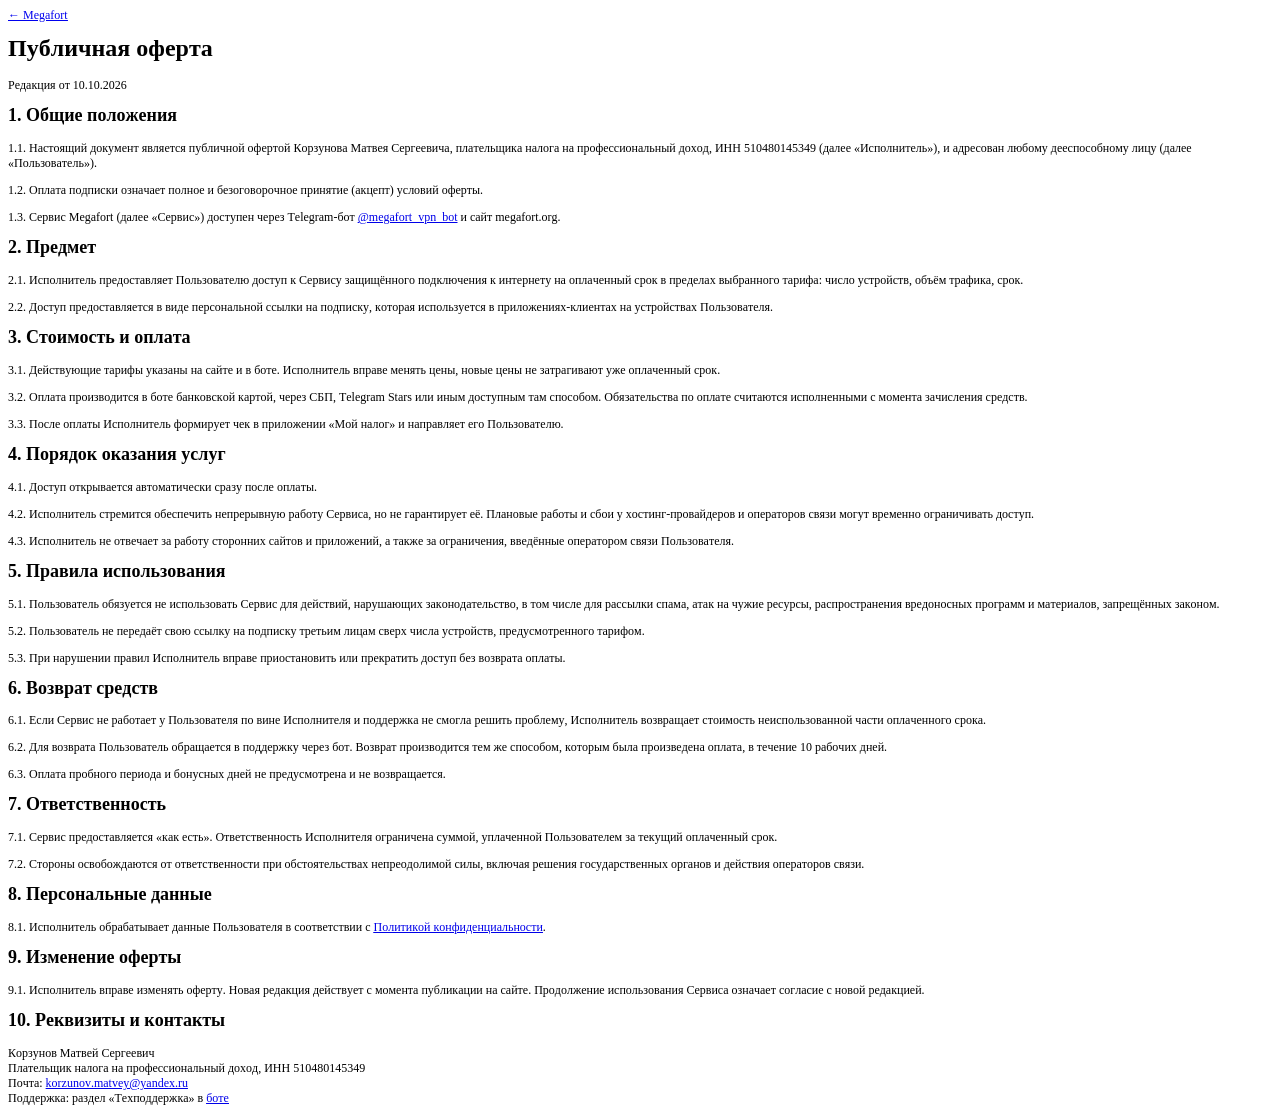
==== offer.html @ f70ef9cf "first commit" ====
<!DOCTYPE html PUBLIC "-//W3C//DTD HTML 4.01//EN" "http://www.w3.org/TR/html4/strict.dtd">
<html>
<head>
  <meta http-equiv="Content-Type" content="text/html; charset=utf-8">
  <meta http-equiv="Content-Style-Type" content="text/css">
  <title></title>
  <meta name="Generator" content="Cocoa HTML Writer">
  <meta name="CocoaVersion" content="2685.7">
  <style type="text/css">
    p.p1 {margin: 0.0px 0.0px 12.0px 0.0px; font: 12.0px Times; color: #0000e9; -webkit-text-stroke: #0000e9}
    p.p3 {margin: 0.0px 0.0px 12.0px 0.0px; font: 12.0px Times; -webkit-text-stroke: #000000}
    span.s1 {font: 12.0px 'Times New Roman'; text-decoration: underline ; font-kerning: none}
    span.s2 {font: 12.0px Times; text-decoration: underline ; font-kerning: none}
    span.s3 {font-kerning: none}
    span.s4 {font: 12.0px Times; text-decoration: underline ; font-kerning: none; color: #0000e9; -webkit-text-stroke: 0px #0000e9}
    span.s5 {text-decoration: underline ; font-kerning: none; color: #0000e9; -webkit-text-stroke: 0px #0000e9}
  </style>
</head>
<body>
<p class="p1"><span class="s1"><a href="file:///Users/mwh4t/Downloads/megafort-site/index.html">←<span class="s2"> Megafort</span></a></span></p>
<h1 style="margin: 0.0px 0.0px 16.1px 0.0px; font: 24.0px Times; -webkit-text-stroke: #000000"><span class="s3"><b>Публичная оферта</b></span></h1>
<p class="p3"><span class="s3">Редакция от 10.10.2026</span></p>
<h2 style="margin: 0.0px 0.0px 14.9px 0.0px; font: 18.0px Times; -webkit-text-stroke: #000000"><span class="s3"><b>1. Общие положения</b></span></h2>
<p class="p3"><span class="s3">1.1. Настоящий документ является публичной офертой Корзунова Матвея Сергеевича, плательщика налога на профессиональный доход, ИНН 510480145349 (далее «Исполнитель»), и адресован любому дееспособному лицу (далее «Пользователь»).</span></p>
<p class="p3"><span class="s3">1.2. Оплата подписки означает полное и безоговорочное принятие (акцепт) условий оферты.</span></p>
<p class="p3"><span class="s3">1.3. Сервис Megafort (далее «Сервис») доступен через Telegram-бот <a href="https://t.me/%D0%98%D0%9C%D0%AF_%D0%91%D0%9E%D0%A2%D0%90"><span class="s4">@</span></a></span><span class="s5">megafort_vpn_bot</span><span class="s3"> и сайт megafort.org.</span></p>
<h2 style="margin: 0.0px 0.0px 14.9px 0.0px; font: 18.0px Times; -webkit-text-stroke: #000000"><span class="s3"><b>2. Предмет</b></span></h2>
<p class="p3"><span class="s3">2.1. Исполнитель предоставляет Пользователю доступ к Сервису защищённого подключения к интернету на оплаченный срок в пределах выбранного тарифа: число устройств, объём трафика, срок.</span></p>
<p class="p3"><span class="s3">2.2. Доступ предоставляется в виде персональной ссылки на подписку, которая используется в приложениях-клиентах на устройствах Пользователя.</span></p>
<h2 style="margin: 0.0px 0.0px 14.9px 0.0px; font: 18.0px Times; -webkit-text-stroke: #000000"><span class="s3"><b>3. Стоимость и оплата</b></span></h2>
<p class="p3"><span class="s3">3.1. Действующие тарифы указаны на сайте и в боте. Исполнитель вправе менять цены, новые цены не затрагивают уже оплаченный срок.</span></p>
<p class="p3"><span class="s3">3.2. Оплата производится в боте банковской картой, через СБП, Telegram Stars или иным доступным там способом. Обязательства по оплате считаются исполненными с момента зачисления средств.</span></p>
<p class="p3"><span class="s3">3.3. После оплаты Исполнитель формирует чек в приложении «Мой налог» и направляет его Пользователю.</span></p>
<h2 style="margin: 0.0px 0.0px 14.9px 0.0px; font: 18.0px Times; -webkit-text-stroke: #000000"><span class="s3"><b>4. Порядок оказания услуг</b></span></h2>
<p class="p3"><span class="s3">4.1. Доступ открывается автоматически сразу после оплаты.</span></p>
<p class="p3"><span class="s3">4.2. Исполнитель стремится обеспечить непрерывную работу Сервиса, но не гарантирует её. Плановые работы и сбои у хостинг-провайдеров и операторов связи могут временно ограничивать доступ.</span></p>
<p class="p3"><span class="s3">4.3. Исполнитель не отвечает за работу сторонних сайтов и приложений, а также за ограничения, введённые оператором связи Пользователя.</span></p>
<h2 style="margin: 0.0px 0.0px 14.9px 0.0px; font: 18.0px Times; -webkit-text-stroke: #000000"><span class="s3"><b>5. Правила использования</b></span></h2>
<p class="p3"><span class="s3">5.1. Пользователь обязуется не использовать Сервис для действий, нарушающих законодательство, в том числе для рассылки спама, атак на чужие ресурсы, распространения вредоносных программ и материалов, запрещённых законом.</span></p>
<p class="p3"><span class="s3">5.2. Пользователь не передаёт свою ссылку на подписку третьим лицам сверх числа устройств, предусмотренного тарифом.</span></p>
<p class="p3"><span class="s3">5.3. При нарушении правил Исполнитель вправе приостановить или прекратить доступ без возврата оплаты.</span></p>
<h2 style="margin: 0.0px 0.0px 14.9px 0.0px; font: 18.0px Times; -webkit-text-stroke: #000000"><span class="s3"><b>6. Возврат средств</b></span></h2>
<p class="p3"><span class="s3">6.1. Если Сервис не работает у Пользователя по вине Исполнителя и поддержка не смогла решить проблему, Исполнитель возвращает стоимость неиспользованной части оплаченного срока.</span></p>
<p class="p3"><span class="s3">6.2. Для возврата Пользователь обращается в поддержку через бот. Возврат производится тем же способом, которым была произведена оплата, в течение 10 рабочих дней.</span></p>
<p class="p3"><span class="s3">6.3. Оплата пробного периода и бонусных дней не предусмотрена и не возвращается.</span></p>
<h2 style="margin: 0.0px 0.0px 14.9px 0.0px; font: 18.0px Times; -webkit-text-stroke: #000000"><span class="s3"><b>7. Ответственность</b></span></h2>
<p class="p3"><span class="s3">7.1. Сервис предоставляется «как есть». Ответственность Исполнителя ограничена суммой, уплаченной Пользователем за текущий оплаченный срок.</span></p>
<p class="p3"><span class="s3">7.2. Стороны освобождаются от ответственности при обстоятельствах непреодолимой силы, включая решения государственных органов и действия операторов связи.</span></p>
<h2 style="margin: 0.0px 0.0px 14.9px 0.0px; font: 18.0px Times; -webkit-text-stroke: #000000"><span class="s3"><b>8. Персональные данные</b></span></h2>
<p class="p3"><span class="s3">8.1. Исполнитель обрабатывает данные Пользователя в соответствии с <a href="file:///Users/mwh4t/Downloads/megafort-site/privacy.html"><span class="s4">Политикой конфиденциальности</span></a>.</span></p>
<h2 style="margin: 0.0px 0.0px 14.9px 0.0px; font: 18.0px Times; -webkit-text-stroke: #000000"><span class="s3"><b>9. Изменение оферты</b></span></h2>
<p class="p3"><span class="s3">9.1. Исполнитель вправе изменять оферту. Новая редакция действует с момента публикации на сайте. Продолжение использования Сервиса означает согласие с новой редакцией.</span></p>
<h2 style="margin: 0.0px 0.0px 14.9px 0.0px; font: 18.0px Times; -webkit-text-stroke: #000000"><span class="s3"><b>10. Реквизиты и контакты</b></span></h2>
<p class="p3"><span class="s3">Корзунов Матвей Сергеевич<br>
Плательщик налога на профессиональный доход, ИНН 510480145349<br>
Почта: </span><span class="s5">korzunov.matvey@yandex.ru</span><span class="s3"><br>
Поддержка: раздел «Техподдержка» в <a href="https://t.me/%D0%98%D0%9C%D0%AF_%D0%91%D0%9E%D0%A2%D0%90"><span class="s4">боте</span></a></span></p>
</body>
</html>
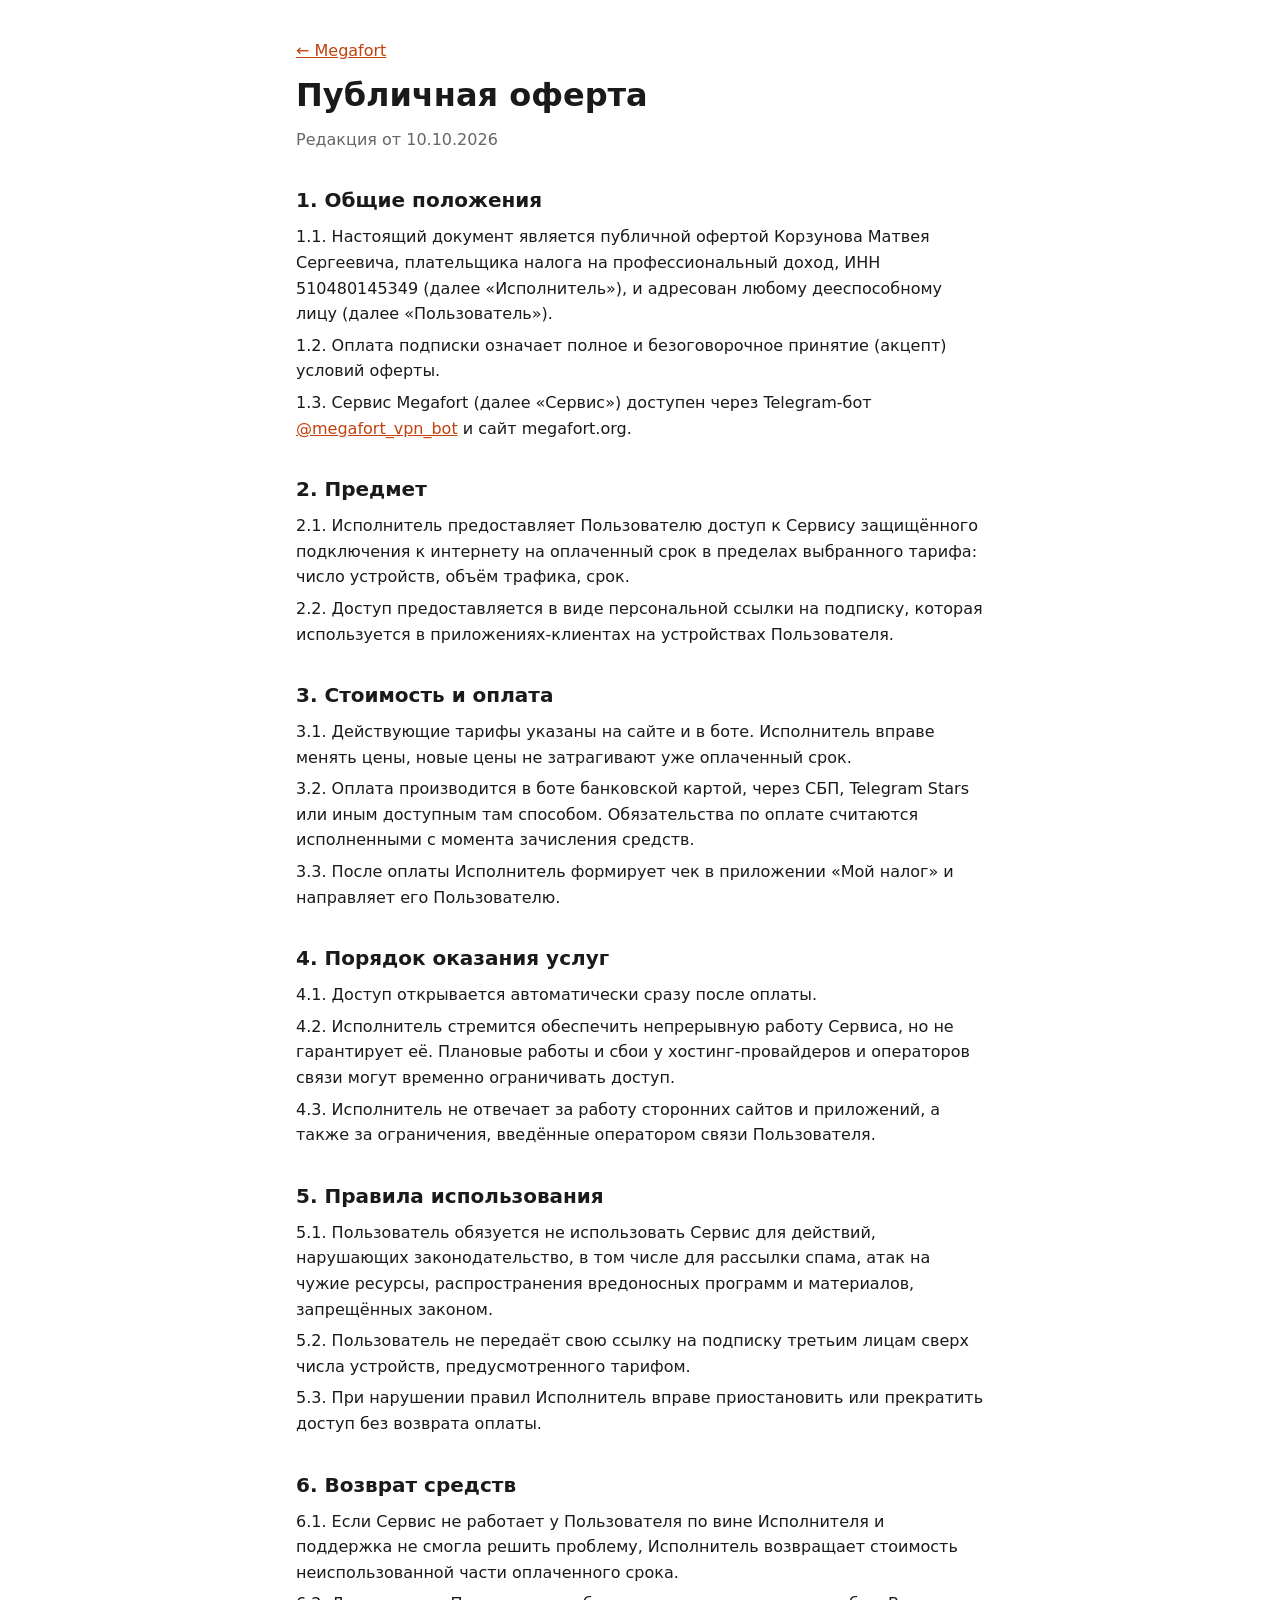
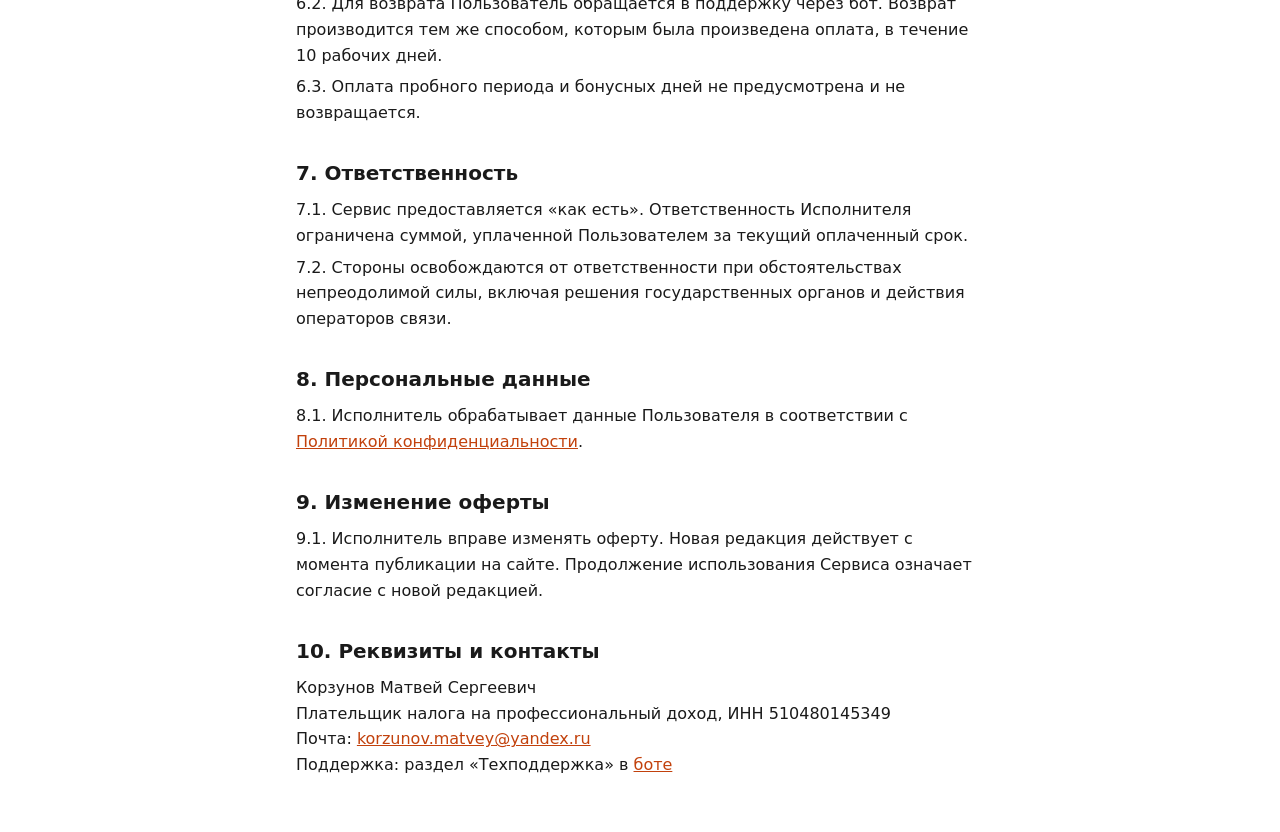
==== commit 575b4c14: "problems after TextEdit are fixed" ====
--- a/offer.html
+++ b/offer.html
@@ -1,59 +1,61 @@
-<!DOCTYPE html PUBLIC "-//W3C//DTD HTML 4.01//EN" "http://www.w3.org/TR/html4/strict.dtd">
-<html>
+<!doctype html>
+<html lang="ru">
 <head>
-  <meta http-equiv="Content-Type" content="text/html; charset=utf-8">
-  <meta http-equiv="Content-Style-Type" content="text/css">
-  <title></title>
-  <meta name="Generator" content="Cocoa HTML Writer">
-  <meta name="CocoaVersion" content="2685.7">
-  <style type="text/css">
-    p.p1 {margin: 0.0px 0.0px 12.0px 0.0px; font: 12.0px Times; color: #0000e9; -webkit-text-stroke: #0000e9}
-    p.p3 {margin: 0.0px 0.0px 12.0px 0.0px; font: 12.0px Times; -webkit-text-stroke: #000000}
-    span.s1 {font: 12.0px 'Times New Roman'; text-decoration: underline ; font-kerning: none}
-    span.s2 {font: 12.0px Times; text-decoration: underline ; font-kerning: none}
-    span.s3 {font-kerning: none}
-    span.s4 {font: 12.0px Times; text-decoration: underline ; font-kerning: none; color: #0000e9; -webkit-text-stroke: 0px #0000e9}
-    span.s5 {text-decoration: underline ; font-kerning: none; color: #0000e9; -webkit-text-stroke: 0px #0000e9}
-  </style>
+<meta charset="utf-8">
+<meta name="viewport" content="width=device-width, initial-scale=1">
+<title>Публичная оферта · Megafort</title>
+<link rel="stylesheet" href="style.css">
 </head>
 <body>
-<p class="p1"><span class="s1"><a href="file:///Users/mwh4t/Downloads/megafort-site/index.html">←<span class="s2"> Megafort</span></a></span></p>
-<h1 style="margin: 0.0px 0.0px 16.1px 0.0px; font: 24.0px Times; -webkit-text-stroke: #000000"><span class="s3"><b>Публичная оферта</b></span></h1>
-<p class="p3"><span class="s3">Редакция от 10.10.2026</span></p>
-<h2 style="margin: 0.0px 0.0px 14.9px 0.0px; font: 18.0px Times; -webkit-text-stroke: #000000"><span class="s3"><b>1. Общие положения</b></span></h2>
-<p class="p3"><span class="s3">1.1. Настоящий документ является публичной офертой Корзунова Матвея Сергеевича, плательщика налога на профессиональный доход, ИНН 510480145349 (далее «Исполнитель»), и адресован любому дееспособному лицу (далее «Пользователь»).</span></p>
-<p class="p3"><span class="s3">1.2. Оплата подписки означает полное и безоговорочное принятие (акцепт) условий оферты.</span></p>
-<p class="p3"><span class="s3">1.3. Сервис Megafort (далее «Сервис») доступен через Telegram-бот <a href="https://t.me/%D0%98%D0%9C%D0%AF_%D0%91%D0%9E%D0%A2%D0%90"><span class="s4">@</span></a></span><span class="s5">megafort_vpn_bot</span><span class="s3"> и сайт megafort.org.</span></p>
-<h2 style="margin: 0.0px 0.0px 14.9px 0.0px; font: 18.0px Times; -webkit-text-stroke: #000000"><span class="s3"><b>2. Предмет</b></span></h2>
-<p class="p3"><span class="s3">2.1. Исполнитель предоставляет Пользователю доступ к Сервису защищённого подключения к интернету на оплаченный срок в пределах выбранного тарифа: число устройств, объём трафика, срок.</span></p>
-<p class="p3"><span class="s3">2.2. Доступ предоставляется в виде персональной ссылки на подписку, которая используется в приложениях-клиентах на устройствах Пользователя.</span></p>
-<h2 style="margin: 0.0px 0.0px 14.9px 0.0px; font: 18.0px Times; -webkit-text-stroke: #000000"><span class="s3"><b>3. Стоимость и оплата</b></span></h2>
-<p class="p3"><span class="s3">3.1. Действующие тарифы указаны на сайте и в боте. Исполнитель вправе менять цены, новые цены не затрагивают уже оплаченный срок.</span></p>
-<p class="p3"><span class="s3">3.2. Оплата производится в боте банковской картой, через СБП, Telegram Stars или иным доступным там способом. Обязательства по оплате считаются исполненными с момента зачисления средств.</span></p>
-<p class="p3"><span class="s3">3.3. После оплаты Исполнитель формирует чек в приложении «Мой налог» и направляет его Пользователю.</span></p>
-<h2 style="margin: 0.0px 0.0px 14.9px 0.0px; font: 18.0px Times; -webkit-text-stroke: #000000"><span class="s3"><b>4. Порядок оказания услуг</b></span></h2>
-<p class="p3"><span class="s3">4.1. Доступ открывается автоматически сразу после оплаты.</span></p>
-<p class="p3"><span class="s3">4.2. Исполнитель стремится обеспечить непрерывную работу Сервиса, но не гарантирует её. Плановые работы и сбои у хостинг-провайдеров и операторов связи могут временно ограничивать доступ.</span></p>
-<p class="p3"><span class="s3">4.3. Исполнитель не отвечает за работу сторонних сайтов и приложений, а также за ограничения, введённые оператором связи Пользователя.</span></p>
-<h2 style="margin: 0.0px 0.0px 14.9px 0.0px; font: 18.0px Times; -webkit-text-stroke: #000000"><span class="s3"><b>5. Правила использования</b></span></h2>
-<p class="p3"><span class="s3">5.1. Пользователь обязуется не использовать Сервис для действий, нарушающих законодательство, в том числе для рассылки спама, атак на чужие ресурсы, распространения вредоносных программ и материалов, запрещённых законом.</span></p>
-<p class="p3"><span class="s3">5.2. Пользователь не передаёт свою ссылку на подписку третьим лицам сверх числа устройств, предусмотренного тарифом.</span></p>
-<p class="p3"><span class="s3">5.3. При нарушении правил Исполнитель вправе приостановить или прекратить доступ без возврата оплаты.</span></p>
-<h2 style="margin: 0.0px 0.0px 14.9px 0.0px; font: 18.0px Times; -webkit-text-stroke: #000000"><span class="s3"><b>6. Возврат средств</b></span></h2>
-<p class="p3"><span class="s3">6.1. Если Сервис не работает у Пользователя по вине Исполнителя и поддержка не смогла решить проблему, Исполнитель возвращает стоимость неиспользованной части оплаченного срока.</span></p>
-<p class="p3"><span class="s3">6.2. Для возврата Пользователь обращается в поддержку через бот. Возврат производится тем же способом, которым была произведена оплата, в течение 10 рабочих дней.</span></p>
-<p class="p3"><span class="s3">6.3. Оплата пробного периода и бонусных дней не предусмотрена и не возвращается.</span></p>
-<h2 style="margin: 0.0px 0.0px 14.9px 0.0px; font: 18.0px Times; -webkit-text-stroke: #000000"><span class="s3"><b>7. Ответственность</b></span></h2>
-<p class="p3"><span class="s3">7.1. Сервис предоставляется «как есть». Ответственность Исполнителя ограничена суммой, уплаченной Пользователем за текущий оплаченный срок.</span></p>
-<p class="p3"><span class="s3">7.2. Стороны освобождаются от ответственности при обстоятельствах непреодолимой силы, включая решения государственных органов и действия операторов связи.</span></p>
-<h2 style="margin: 0.0px 0.0px 14.9px 0.0px; font: 18.0px Times; -webkit-text-stroke: #000000"><span class="s3"><b>8. Персональные данные</b></span></h2>
-<p class="p3"><span class="s3">8.1. Исполнитель обрабатывает данные Пользователя в соответствии с <a href="file:///Users/mwh4t/Downloads/megafort-site/privacy.html"><span class="s4">Политикой конфиденциальности</span></a>.</span></p>
-<h2 style="margin: 0.0px 0.0px 14.9px 0.0px; font: 18.0px Times; -webkit-text-stroke: #000000"><span class="s3"><b>9. Изменение оферты</b></span></h2>
-<p class="p3"><span class="s3">9.1. Исполнитель вправе изменять оферту. Новая редакция действует с момента публикации на сайте. Продолжение использования Сервиса означает согласие с новой редакцией.</span></p>
-<h2 style="margin: 0.0px 0.0px 14.9px 0.0px; font: 18.0px Times; -webkit-text-stroke: #000000"><span class="s3"><b>10. Реквизиты и контакты</b></span></h2>
-<p class="p3"><span class="s3">Корзунов Матвей Сергеевич<br>
+<main>
+<p><a href="index.html">← Megafort</a></p>
+<h1>Публичная оферта</h1>
+<p class="muted">Редакция от 10.10.2026</p>
+
+<h2>1. Общие положения</h2>
+<p>1.1. Настоящий документ является публичной офертой Корзунова Матвея Сергеевича, плательщика налога на профессиональный доход, ИНН 510480145349 (далее «Исполнитель»), и адресован любому дееспособному лицу (далее «Пользователь»).</p>
+<p>1.2. Оплата подписки означает полное и безоговорочное принятие (акцепт) условий оферты.</p>
+<p>1.3. Сервис Megafort (далее «Сервис») доступен через Telegram-бот <a href="https://t.me/megafort_vpn_bot">@megafort_vpn_bot</a> и сайт megafort.org.</p>
+
+<h2>2. Предмет</h2>
+<p>2.1. Исполнитель предоставляет Пользователю доступ к Сервису защищённого подключения к интернету на оплаченный срок в пределах выбранного тарифа: число устройств, объём трафика, срок.</p>
+<p>2.2. Доступ предоставляется в виде персональной ссылки на подписку, которая используется в приложениях-клиентах на устройствах Пользователя.</p>
+
+<h2>3. Стоимость и оплата</h2>
+<p>3.1. Действующие тарифы указаны на сайте и в боте. Исполнитель вправе менять цены, новые цены не затрагивают уже оплаченный срок.</p>
+<p>3.2. Оплата производится в боте банковской картой, через СБП, Telegram Stars или иным доступным там способом. Обязательства по оплате считаются исполненными с момента зачисления средств.</p>
+<p>3.3. После оплаты Исполнитель формирует чек в приложении «Мой налог» и направляет его Пользователю.</p>
+
+<h2>4. Порядок оказания услуг</h2>
+<p>4.1. Доступ открывается автоматически сразу после оплаты.</p>
+<p>4.2. Исполнитель стремится обеспечить непрерывную работу Сервиса, но не гарантирует её. Плановые работы и сбои у хостинг-провайдеров и операторов связи могут временно ограничивать доступ.</p>
+<p>4.3. Исполнитель не отвечает за работу сторонних сайтов и приложений, а также за ограничения, введённые оператором связи Пользователя.</p>
+
+<h2>5. Правила использования</h2>
+<p>5.1. Пользователь обязуется не использовать Сервис для действий, нарушающих законодательство, в том числе для рассылки спама, атак на чужие ресурсы, распространения вредоносных программ и материалов, запрещённых законом.</p>
+<p>5.2. Пользователь не передаёт свою ссылку на подписку третьим лицам сверх числа устройств, предусмотренного тарифом.</p>
+<p>5.3. При нарушении правил Исполнитель вправе приостановить или прекратить доступ без возврата оплаты.</p>
+
+<h2>6. Возврат средств</h2>
+<p>6.1. Если Сервис не работает у Пользователя по вине Исполнителя и поддержка не смогла решить проблему, Исполнитель возвращает стоимость неиспользованной части оплаченного срока.</p>
+<p>6.2. Для возврата Пользователь обращается в поддержку через бот. Возврат производится тем же способом, которым была произведена оплата, в течение 10 рабочих дней.</p>
+<p>6.3. Оплата пробного периода и бонусных дней не предусмотрена и не возвращается.</p>
+
+<h2>7. Ответственность</h2>
+<p>7.1. Сервис предоставляется «как есть». Ответственность Исполнителя ограничена суммой, уплаченной Пользователем за текущий оплаченный срок.</p>
+<p>7.2. Стороны освобождаются от ответственности при обстоятельствах непреодолимой силы, включая решения государственных органов и действия операторов связи.</p>
+
+<h2>8. Персональные данные</h2>
+<p>8.1. Исполнитель обрабатывает данные Пользователя в соответствии с <a href="privacy.html">Политикой конфиденциальности</a>.</p>
+
+<h2>9. Изменение оферты</h2>
+<p>9.1. Исполнитель вправе изменять оферту. Новая редакция действует с момента публикации на сайте. Продолжение использования Сервиса означает согласие с новой редакцией.</p>
+
+<h2>10. Реквизиты и контакты</h2>
+<p>Корзунов Матвей Сергеевич<br>
 Плательщик налога на профессиональный доход, ИНН 510480145349<br>
-Почта: </span><span class="s5">korzunov.matvey@yandex.ru</span><span class="s3"><br>
-Поддержка: раздел «Техподдержка» в <a href="https://t.me/%D0%98%D0%9C%D0%AF_%D0%91%D0%9E%D0%A2%D0%90"><span class="s4">боте</span></a></span></p>
+Почта: <a href="mailto:korzunov.matvey@yandex.ru">korzunov.matvey@yandex.ru</a><br>
+Поддержка: раздел «Техподдержка» в <a href="https://t.me/megafort_vpn_bot">боте</a></p>
+</main>
 </body>
 </html>
--- a/style.css
+++ b/style.css
@@ -0,0 +1,18 @@
+:root { --bg: #ffffff; --fg: #1a1a1a; --muted: #666; --line: #e5e5e5; --accent: #c2410c; }
+@media (prefers-color-scheme: dark) {
+  :root { --bg: #121212; --fg: #ececec; --muted: #9a9a9a; --line: #2a2a2a; --accent: #fb923c; }
+}
+* { box-sizing: border-box; }
+body { margin: 0; background: var(--bg); color: var(--fg); font: 16px/1.6 system-ui, -apple-system, "Segoe UI", Roboto, sans-serif; }
+main { max-width: 720px; margin: 0 auto; padding: 32px 16px 48px; }
+h1 { font-size: 32px; margin: 0 0 4px; }
+h2 { font-size: 20px; margin: 32px 0 8px; }
+p, li { margin: 6px 0; }
+a { color: var(--accent); }
+.muted { color: var(--muted); }
+.button { display: inline-block; margin-top: 16px; padding: 10px 20px; border-radius: 8px; background: var(--accent); color: #fff; text-decoration: none; font-weight: 600; }
+table { width: 100%; border-collapse: collapse; margin-top: 8px; }
+th, td { text-align: left; padding: 8px 4px; border-bottom: 1px solid var(--line); }
+td:last-child, th:last-child { text-align: right; }
+footer { margin-top: 48px; padding-top: 16px; border-top: 1px solid var(--line); font-size: 14px; color: var(--muted); }
+footer a { color: var(--muted); }
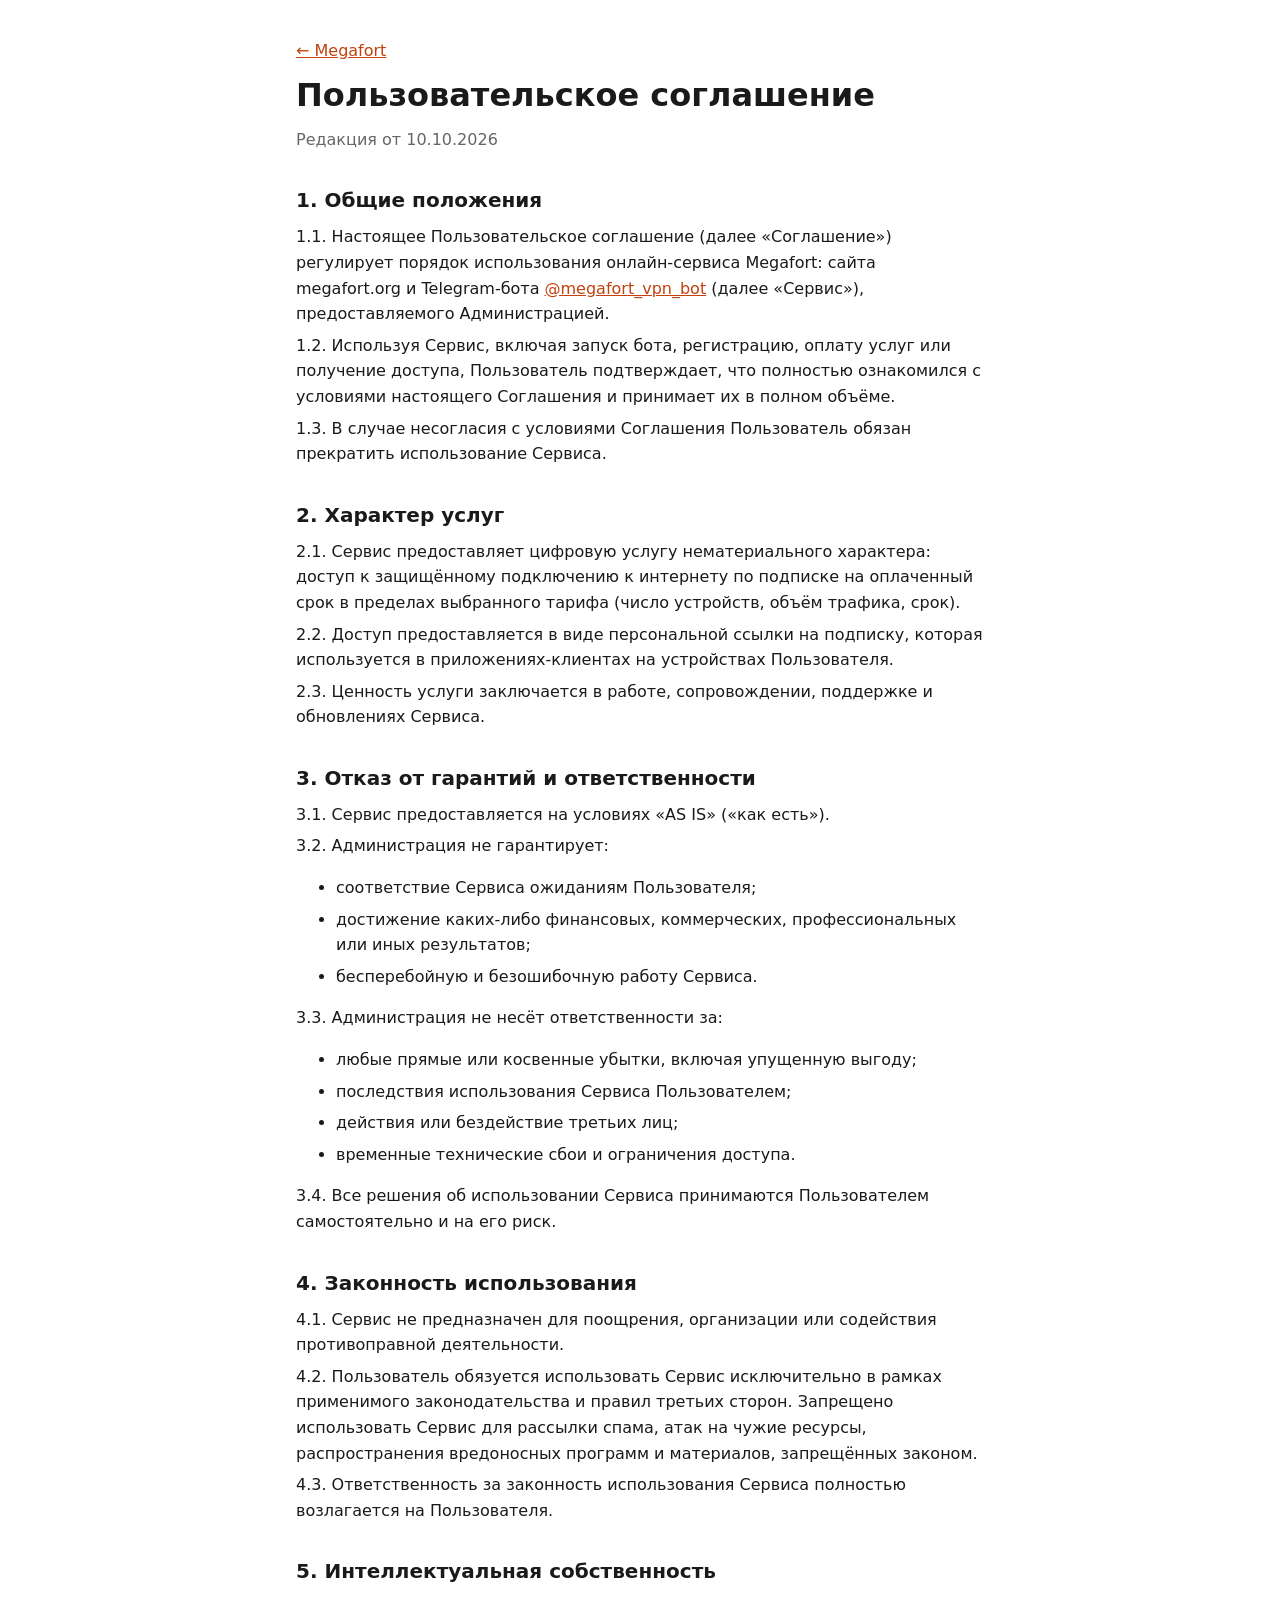
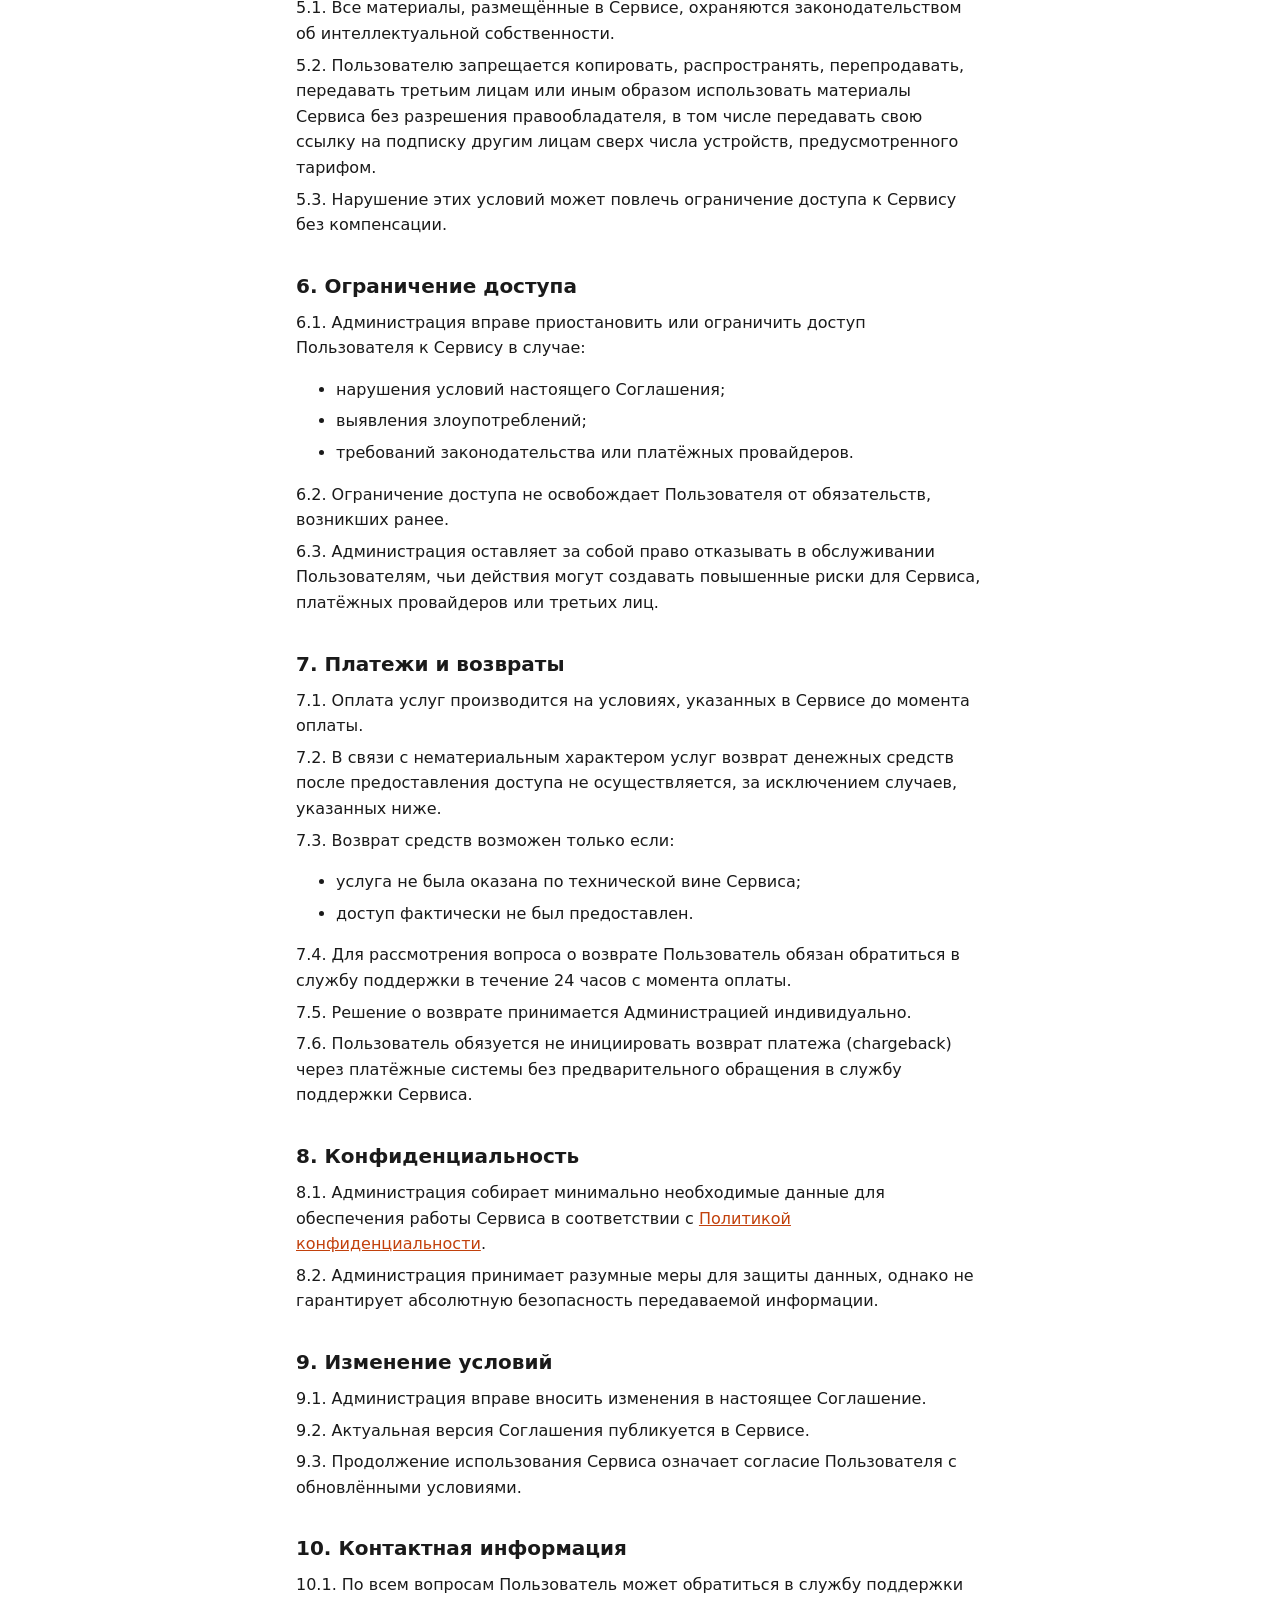
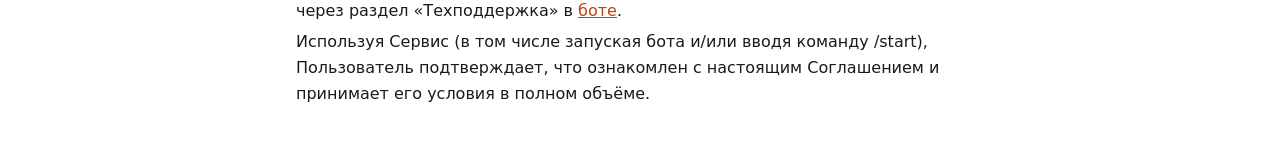
==== commit 621ec6da: "terms and privacy by platega templates" ====
--- a/offer.html
+++ b/offer.html
@@ -2,60 +2,10 @@
 <html lang="ru">
 <head>
 <meta charset="utf-8">
-<meta name="viewport" content="width=device-width, initial-scale=1">
-<title>Публичная оферта · Megafort</title>
-<link rel="stylesheet" href="style.css">
+<meta http-equiv="refresh" content="0; url=terms.html">
+<title>Пользовательское соглашение · Megafort</title>
 </head>
 <body>
-<main>
-<p><a href="index.html">← Megafort</a></p>
-<h1>Публичная оферта</h1>
-<p class="muted">Редакция от 10.10.2026</p>
-
-<h2>1. Общие положения</h2>
-<p>1.1. Настоящий документ является публичной офертой Корзунова Матвея Сергеевича, плательщика налога на профессиональный доход, ИНН 510480145349 (далее «Исполнитель»), и адресован любому дееспособному лицу (далее «Пользователь»).</p>
-<p>1.2. Оплата подписки означает полное и безоговорочное принятие (акцепт) условий оферты.</p>
-<p>1.3. Сервис Megafort (далее «Сервис») доступен через Telegram-бот <a href="https://t.me/megafort_vpn_bot">@megafort_vpn_bot</a> и сайт megafort.org.</p>
-
-<h2>2. Предмет</h2>
-<p>2.1. Исполнитель предоставляет Пользователю доступ к Сервису защищённого подключения к интернету на оплаченный срок в пределах выбранного тарифа: число устройств, объём трафика, срок.</p>
-<p>2.2. Доступ предоставляется в виде персональной ссылки на подписку, которая используется в приложениях-клиентах на устройствах Пользователя.</p>
-
-<h2>3. Стоимость и оплата</h2>
-<p>3.1. Действующие тарифы указаны на сайте и в боте. Исполнитель вправе менять цены, новые цены не затрагивают уже оплаченный срок.</p>
-<p>3.2. Оплата производится в боте банковской картой, через СБП, Telegram Stars или иным доступным там способом. Обязательства по оплате считаются исполненными с момента зачисления средств.</p>
-<p>3.3. После оплаты Исполнитель формирует чек в приложении «Мой налог» и направляет его Пользователю.</p>
-
-<h2>4. Порядок оказания услуг</h2>
-<p>4.1. Доступ открывается автоматически сразу после оплаты.</p>
-<p>4.2. Исполнитель стремится обеспечить непрерывную работу Сервиса, но не гарантирует её. Плановые работы и сбои у хостинг-провайдеров и операторов связи могут временно ограничивать доступ.</p>
-<p>4.3. Исполнитель не отвечает за работу сторонних сайтов и приложений, а также за ограничения, введённые оператором связи Пользователя.</p>
-
-<h2>5. Правила использования</h2>
-<p>5.1. Пользователь обязуется не использовать Сервис для действий, нарушающих законодательство, в том числе для рассылки спама, атак на чужие ресурсы, распространения вредоносных программ и материалов, запрещённых законом.</p>
-<p>5.2. Пользователь не передаёт свою ссылку на подписку третьим лицам сверх числа устройств, предусмотренного тарифом.</p>
-<p>5.3. При нарушении правил Исполнитель вправе приостановить или прекратить доступ без возврата оплаты.</p>
-
-<h2>6. Возврат средств</h2>
-<p>6.1. Если Сервис не работает у Пользователя по вине Исполнителя и поддержка не смогла решить проблему, Исполнитель возвращает стоимость неиспользованной части оплаченного срока.</p>
-<p>6.2. Для возврата Пользователь обращается в поддержку через бот. Возврат производится тем же способом, которым была произведена оплата, в течение 10 рабочих дней.</p>
-<p>6.3. Оплата пробного периода и бонусных дней не предусмотрена и не возвращается.</p>
-
-<h2>7. Ответственность</h2>
-<p>7.1. Сервис предоставляется «как есть». Ответственность Исполнителя ограничена суммой, уплаченной Пользователем за текущий оплаченный срок.</p>
-<p>7.2. Стороны освобождаются от ответственности при обстоятельствах непреодолимой силы, включая решения государственных органов и действия операторов связи.</p>
-
-<h2>8. Персональные данные</h2>
-<p>8.1. Исполнитель обрабатывает данные Пользователя в соответствии с <a href="privacy.html">Политикой конфиденциальности</a>.</p>
-
-<h2>9. Изменение оферты</h2>
-<p>9.1. Исполнитель вправе изменять оферту. Новая редакция действует с момента публикации на сайте. Продолжение использования Сервиса означает согласие с новой редакцией.</p>
-
-<h2>10. Реквизиты и контакты</h2>
-<p>Корзунов Матвей Сергеевич<br>
-Плательщик налога на профессиональный доход, ИНН 510480145349<br>
-Почта: <a href="mailto:korzunov.matvey@yandex.ru">korzunov.matvey@yandex.ru</a><br>
-Поддержка: раздел «Техподдержка» в <a href="https://t.me/megafort_vpn_bot">боте</a></p>
-</main>
+<p>Документ переехал: <a href="terms.html">пользовательское соглашение</a>.</p>
 </body>
 </html>
